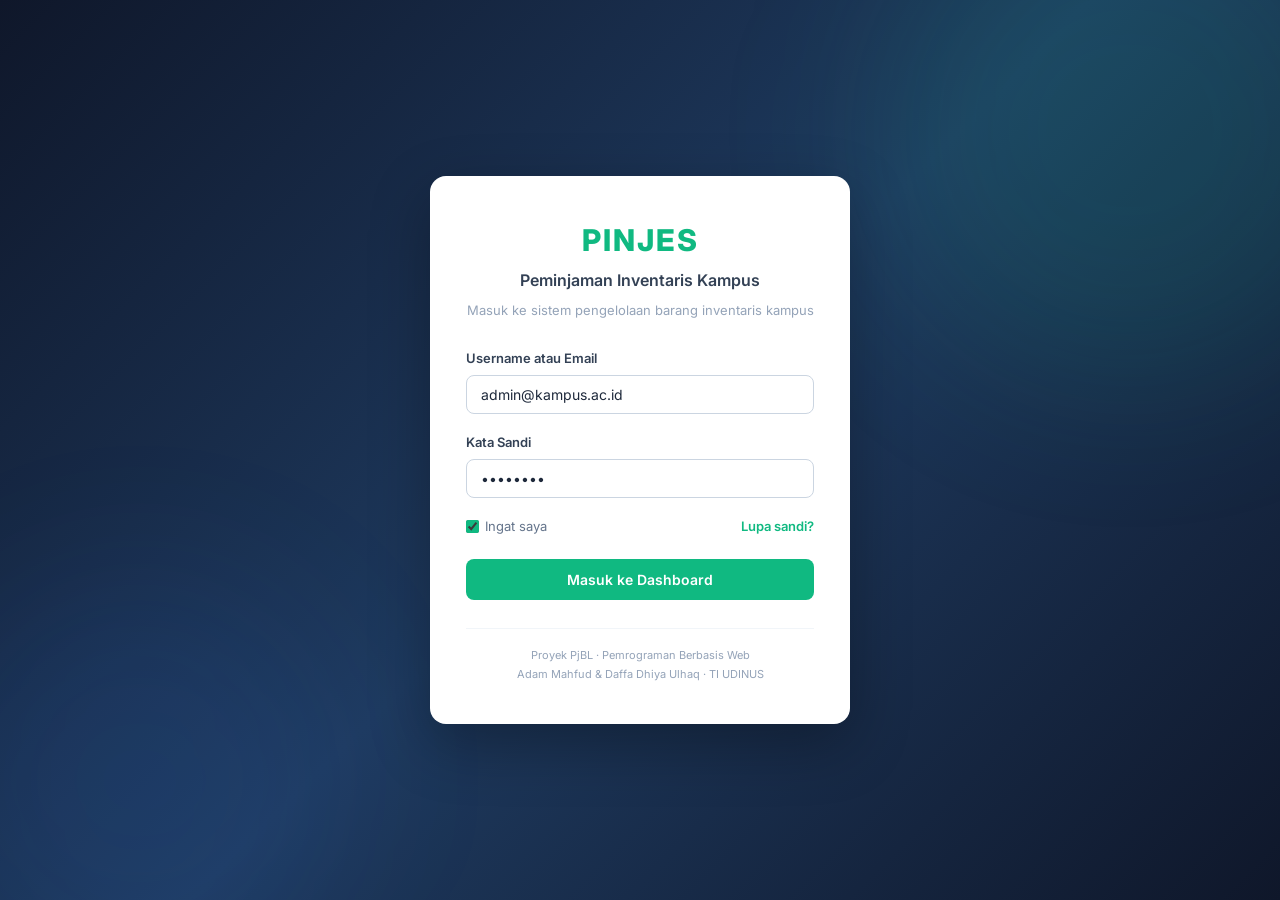
==== index.html @ 0b0542a6 "feat: implementasi front-end dan interaksi dasar milestone 2" ====
<!DOCTYPE html>
<html lang="id">
<head>
    <meta charset="UTF-8">
    <meta name="viewport" content="width=device-width, initial-scale=1.0">
    <title>Login - PINJES</title>
    <link href="https://fonts.googleapis.com/css2?family=Inter:wght@400;500;600;700;800&display=swap" rel="stylesheet">
    <link rel="stylesheet" href="css/style.css">
</head>
<body>

    <div class="login-wrapper">
        <div class="login-card">

            <div class="login-brand">
                <div class="logo-text">PINJES</div>
                <h2>Peminjaman Inventaris Kampus</h2>
                <p class="login-desc">Masuk ke sistem pengelolaan barang inventaris kampus</p>
            </div>

            <form action="dashboard.html" method="get" autocomplete="off">

                <div class="form-group">
                    <label for="username" class="form-label">Username atau Email</label>
                    <input
                        type="text"
                        id="username"
                        name="username"
                        class="form-input"
                        placeholder="contoh: admin@kampus.ac.id"
                        value="admin@kampus.ac.id"
                        required
                    >
                </div>

                <div class="form-group">
                    <label for="password" class="form-label">Kata Sandi</label>
                    <input
                        type="password"
                        id="password"
                        name="password"
                        class="form-input"
                        placeholder="masukkan kata sandi anda"
                        value="admin123"
                        required
                    >
                </div>

                <div style="display: flex; justify-content: space-between; align-items: center; margin-bottom: 22px; font-size: 13px;">
                    <label style="display: flex; align-items: center; gap: 6px; color: #64748b; cursor: pointer;">
                        <input type="checkbox" checked style="accent-color: #10b981;"> Ingat saya
                    </label>
                    <a href="#" style="color: #10b981; font-weight: 600;">Lupa sandi?</a>
                </div>

                <button type="submit" class="btn btn-hijau btn-full" style="padding: 12px; font-size: 14px;">
                    Masuk ke Dashboard
                </button>
            </form>

            <div style="text-align: center; margin-top: 28px; padding-top: 18px; border-top: 1px solid #f1f5f9;">
                <p style="font-size: 11px; color: #94a3b8;">Proyek PjBL &middot; Pemrograman Berbasis Web</p>
                <p style="font-size: 11px; color: #94a3b8; margin-top: 2px;">Adam Mahfud &amp; Daffa Dhiya Ulhaq &middot; TI UDINUS</p>
            </div>
        </div>
    </div>

</body>
</html>
---- css/style.css ----
/*
    style.css
    PINJES - Sistem Peminjaman Inventaris Kampus
    ──────────────────────────────────────────────
    File CSS utama untuk seluruh halaman.
    Warna dasar: hijau zamrud (#10b981) + sidebar navy gelap (#0f172a)
*/


/* ── RESET DASAR ─────────────────────────────── */

* {
    margin: 0;
    padding: 0;
    box-sizing: border-box;
}

body {
    font-family: 'Inter', 'Segoe UI', sans-serif;
    background: #f1f5f9;
    color: #1e293b;
    line-height: 1.6;
    min-height: 100vh;
}

a { text-decoration: none; color: inherit; }
ul { list-style: none; }
img { max-width: 100%; }


/* ── HALAMAN LOGIN ───────────────────────────── */

.login-wrapper {
    min-height: 100vh;
    display: flex;
    align-items: center;
    justify-content: center;
    background: linear-gradient(135deg, #0f172a 0%, #1e3a5f 50%, #0f172a 100%);
    padding: 24px;
    position: relative;
    overflow: hidden;
}

/* efek lingkaran blur di background login biar nggak flat */
.login-wrapper::before {
    content: "";
    position: absolute;
    width: 500px;
    height: 500px;
    background: rgba(16, 185, 129, 0.12);
    border-radius: 50%;
    top: -120px;
    right: -100px;
    filter: blur(80px);
}

.login-wrapper::after {
    content: "";
    position: absolute;
    width: 400px;
    height: 400px;
    background: rgba(59, 130, 246, 0.08);
    border-radius: 50%;
    bottom: -80px;
    left: -60px;
    filter: blur(80px);
}

.login-card {
    background: #ffffff;
    width: 100%;
    max-width: 420px;
    padding: 40px 36px;
    border-radius: 16px;
    box-shadow: 0 20px 60px rgba(0, 0, 0, 0.3);
    position: relative;
    z-index: 2;
}

.login-brand {
    text-align: center;
    margin-bottom: 28px;
}

.login-brand .logo-text {
    font-size: 30px;
    font-weight: 800;
    color: #10b981;
    letter-spacing: 2px;
}

.login-brand h2 {
    font-size: 16px;
    font-weight: 600;
    color: #334155;
    margin-top: 4px;
}

.login-brand .login-desc {
    font-size: 13px;
    color: #94a3b8;
    margin-top: 6px;
}


/* ── LAYOUT UTAMA (navbar + sidebar + konten) ─── */

.app-shell {
    display: flex;
    min-height: 100vh;
}

/* Sidebar kiri - warna gelap biar keliatan tegas */
.sidebar {
    width: 250px;
    background: #0f172a;
    color: #cbd5e1;
    display: flex;
    flex-direction: column;
    position: fixed;
    top: 0;
    left: 0;
    bottom: 0;
    z-index: 50;
    overflow-y: auto;
}

.sidebar-logo {
    padding: 22px 24px;
    border-bottom: 1px solid rgba(255,255,255,0.06);
}

.sidebar-logo .logo-text {
    font-size: 22px;
    font-weight: 800;
    color: #10b981;
    letter-spacing: 1.5px;
}

.sidebar-logo .logo-sub {
    font-size: 11px;
    color: #64748b;
    margin-top: 2px;
    letter-spacing: 0.3px;
}

.sidebar-label {
    font-size: 10px;
    text-transform: uppercase;
    letter-spacing: 1.2px;
    color: #475569;
    padding: 20px 24px 8px;
    font-weight: 700;
}

.sidebar-nav { flex: 1; }

.sidebar-nav li a {
    display: flex;
    align-items: center;
    gap: 12px;
    padding: 11px 24px;
    font-size: 14px;
    font-weight: 500;
    color: #94a3b8;
    transition: all 0.15s ease;
    border-left: 3px solid transparent;
}

.sidebar-nav li a:hover {
    background: rgba(255,255,255,0.04);
    color: #e2e8f0;
}

.sidebar-nav li.aktif a {
    background: rgba(16, 185, 129, 0.1);
    color: #10b981;
    border-left-color: #10b981;
    font-weight: 600;
}

.sidebar-nav li.menu-keluar {
    margin-top: 12px;
    border-top: 1px solid rgba(255,255,255,0.05);
    padding-top: 8px;
}

.sidebar-nav li.menu-keluar a {
    color: #f87171;
}

.sidebar-nav li.menu-keluar a:hover {
    background: rgba(248, 113, 113, 0.08);
    color: #fca5a5;
}

/* Navbar atas */
.topbar {
    height: 62px;
    background: #ffffff;
    border-bottom: 1px solid #e2e8f0;
    display: flex;
    align-items: center;
    justify-content: space-between;
    padding: 0 28px;
    position: sticky;
    top: 0;
    z-index: 40;
}

.topbar-left {
    display: flex;
    align-items: center;
    gap: 14px;
}

.topbar-left h1 {
    font-size: 17px;
    font-weight: 700;
    color: #0f172a;
}

.topbar-left .breadcrumb {
    font-size: 12px;
    color: #94a3b8;
}

.topbar-right {
    display: flex;
    align-items: center;
    gap: 18px;
}

.jam-digital {
    font-size: 12px;
    font-weight: 600;
    color: #475569;
    background: #f1f5f9;
    padding: 6px 14px;
    border-radius: 8px;
    border: 1px solid #e2e8f0;
    white-space: nowrap;
}

.profil-user {
    display: flex;
    align-items: center;
    gap: 10px;
}

.profil-user .avatar {
    width: 36px;
    height: 36px;
    border-radius: 10px;
    background: linear-gradient(135deg, #10b981, #059669);
    color: #fff;
    display: flex;
    align-items: center;
    justify-content: center;
    font-weight: 700;
    font-size: 14px;
}

.profil-user .info-user {
    line-height: 1.3;
}

.profil-user .nama-user {
    font-size: 13px;
    font-weight: 600;
    color: #1e293b;
}

.profil-user .role-user {
    font-size: 11px;
    color: #94a3b8;
}

/* Area konten utama */
.main-content {
    margin-left: 250px;
    flex: 1;
    display: flex;
    flex-direction: column;
}

.konten {
    flex: 1;
    padding: 28px;
}

.judul-halaman {
    margin-bottom: 24px;
}

.judul-halaman h2 {
    font-size: 22px;
    font-weight: 700;
    color: #0f172a;
}

.judul-halaman p {
    font-size: 13px;
    color: #64748b;
    margin-top: 3px;
}


/* ── KARTU STATISTIK DASHBOARD ───────────────── */

.grid-stats {
    display: grid;
    grid-template-columns: repeat(4, 1fr);
    gap: 18px;
    margin-bottom: 24px;
}

.kartu-stat {
    background: #ffffff;
    border-radius: 12px;
    padding: 22px 20px;
    border: 1px solid #e2e8f0;
    position: relative;
    overflow: hidden;
    transition: box-shadow 0.2s ease;
}

.kartu-stat:hover {
    box-shadow: 0 4px 20px rgba(0, 0, 0, 0.06);
}

/* garis warna tipis di atas kartu biar ada aksen */
.kartu-stat::before {
    content: "";
    position: absolute;
    top: 0;
    left: 0;
    right: 0;
    height: 3px;
}

.kartu-stat.hijau::before { background: #10b981; }
.kartu-stat.biru::before { background: #3b82f6; }
.kartu-stat.kuning::before { background: #f59e0b; }
.kartu-stat.ungu::before { background: #8b5cf6; }

.kartu-stat .ikon-stat {
    width: 42px;
    height: 42px;
    border-radius: 10px;
    display: flex;
    align-items: center;
    justify-content: center;
    font-size: 20px;
    margin-bottom: 14px;
}

.kartu-stat.hijau .ikon-stat { background: #ecfdf5; }
.kartu-stat.biru .ikon-stat { background: #eff6ff; }
.kartu-stat.kuning .ikon-stat { background: #fffbeb; }
.kartu-stat.ungu .ikon-stat { background: #f5f3ff; }

.kartu-stat .angka {
    font-size: 28px;
    font-weight: 800;
    color: #0f172a;
    line-height: 1;
}

.kartu-stat .label-stat {
    font-size: 13px;
    color: #64748b;
    margin-top: 6px;
    font-weight: 500;
}


/* ── PANEL / BOX KONTEN ──────────────────────── */

.panel {
    background: #ffffff;
    border-radius: 12px;
    border: 1px solid #e2e8f0;
    margin-bottom: 24px;
}

.panel-header {
    padding: 18px 22px;
    border-bottom: 1px solid #f1f5f9;
    display: flex;
    justify-content: space-between;
    align-items: center;
}

.panel-header h3 {
    font-size: 15px;
    font-weight: 700;
    color: #1e293b;
}

.panel-body {
    padding: 20px 22px;
}


/* ── TABEL DATA ──────────────────────────────── */

.tabel-data {
    width: 100%;
    border-collapse: collapse;
    font-size: 13px;
}

.tabel-data thead th {
    text-align: left;
    padding: 10px 14px;
    font-size: 11px;
    font-weight: 700;
    text-transform: uppercase;
    letter-spacing: 0.5px;
    color: #64748b;
    background: #f8fafc;
    border-bottom: 1px solid #e2e8f0;
}

.tabel-data tbody td {
    padding: 12px 14px;
    border-bottom: 1px solid #f1f5f9;
    color: #334155;
    vertical-align: middle;
}

.tabel-data tbody tr:last-child td {
    border-bottom: none;
}

.tabel-data tbody tr:hover {
    background: #fafbfd;
}


/* ── BADGE STATUS ────────────────────────────── */

.badge {
    display: inline-block;
    padding: 3px 10px;
    border-radius: 20px;
    font-size: 11px;
    font-weight: 700;
    letter-spacing: 0.2px;
}

.badge-tersedia {
    background: #ecfdf5;
    color: #059669;
}

.badge-dipinjam {
    background: #fef3c7;
    color: #d97706;
}

.badge-kembali {
    background: #eff6ff;
    color: #2563eb;
}

.badge-rusak {
    background: #fef2f2;
    color: #dc2626;
}


/* ── TOMBOL ──────────────────────────────────── */

.btn {
    display: inline-flex;
    align-items: center;
    gap: 6px;
    padding: 8px 16px;
    font-size: 13px;
    font-weight: 600;
    border-radius: 8px;
    border: none;
    cursor: pointer;
    transition: all 0.15s ease;
    font-family: inherit;
}

.btn-hijau {
    background: #10b981;
    color: #ffffff;
}
.btn-hijau:hover {
    background: #059669;
}

.btn-abu {
    background: #f1f5f9;
    color: #475569;
    border: 1px solid #e2e8f0;
}
.btn-abu:hover {
    background: #e2e8f0;
}

.btn-merah {
    background: #fef2f2;
    color: #dc2626;
    border: 1px solid #fecaca;
}
.btn-merah:hover {
    background: #dc2626;
    color: #fff;
}

.btn-kecil {
    padding: 5px 10px;
    font-size: 12px;
}

.btn-full {
    width: 100%;
    justify-content: center;
}


/* ── FORM INPUT ──────────────────────────────── */

.form-group {
    margin-bottom: 18px;
}

.form-label {
    display: block;
    font-size: 13px;
    font-weight: 600;
    color: #334155;
    margin-bottom: 6px;
}

.form-label .wajib {
    color: #ef4444;
}

.form-input {
    width: 100%;
    padding: 10px 14px;
    font-size: 14px;
    font-family: inherit;
    border: 1px solid #cbd5e1;
    border-radius: 8px;
    background: #ffffff;
    color: #1e293b;
    outline: none;
    transition: border-color 0.15s ease, box-shadow 0.15s ease;
}

.form-input:focus {
    border-color: #10b981;
    box-shadow: 0 0 0 3px rgba(16, 185, 129, 0.12);
}

.form-input.error {
    border-color: #ef4444;
    background: #fef2f2;
}

.pesan-error {
    display: none;
    font-size: 12px;
    color: #ef4444;
    margin-top: 4px;
}

.pesan-error.tampil {
    display: block;
}

.form-hint {
    font-size: 12px;
    color: #94a3b8;
    margin-top: 4px;
}

.form-footer {
    display: flex;
    justify-content: flex-end;
    gap: 10px;
    margin-top: 24px;
    padding-top: 18px;
    border-top: 1px solid #f1f5f9;
}


/* ── NOTIFIKASI ──────────────────────────────── */

.notif {
    padding: 12px 16px;
    border-radius: 8px;
    font-size: 13px;
    font-weight: 500;
    margin-bottom: 18px;
    display: none;
}

.notif.tampil { display: block; }
.notif-sukses { background: #ecfdf5; color: #065f46; border: 1px solid #a7f3d0; }
.notif-gagal { background: #fef2f2; color: #991b1b; border: 1px solid #fecaca; }


/* ── TOOLBAR PENCARIAN + PAGINATION ──────────── */

.toolbar-tabel {
    display: flex;
    justify-content: space-between;
    align-items: center;
    gap: 12px;
    margin-bottom: 16px;
    flex-wrap: wrap;
}

.kotak-cari {
    min-width: 260px;
}

.pagination {
    display: flex;
    justify-content: flex-end;
    gap: 4px;
    margin-top: 16px;
}

.page-btn {
    padding: 6px 12px;
    font-size: 12px;
    font-weight: 600;
    border: 1px solid #e2e8f0;
    background: #fff;
    color: #475569;
    border-radius: 6px;
    cursor: pointer;
    transition: all 0.15s ease;
    font-family: inherit;
}

.page-btn:hover { background: #f1f5f9; }
.page-btn.aktif {
    background: #10b981;
    color: #fff;
    border-color: #10b981;
}


/* ── INFO BOX / CATATAN ──────────────────────── */

.info-box {
    background: #f8fafc;
    border: 1px solid #e2e8f0;
    border-left: 3px solid #10b981;
    border-radius: 8px;
    padding: 16px 20px;
    margin-top: 20px;
}

.info-box p {
    font-size: 13px;
    color: #475569;
    line-height: 1.7;
}


/* ── RESPONSIF LAYAR KECIL ───────────────────── */

@media (max-width: 1024px) {
    .grid-stats {
        grid-template-columns: repeat(2, 1fr);
    }
}

@media (max-width: 768px) {
    .sidebar {
        display: none;
    }

    .main-content {
        margin-left: 0;
    }

    .grid-stats {
        grid-template-columns: 1fr;
    }

    .topbar {
        padding: 0 16px;
    }

    .konten {
        padding: 16px;
    }

    .jam-digital {
        display: none;
    }

    .toolbar-tabel {
        flex-direction: column;
        align-items: stretch;
    }

    .kotak-cari {
        min-width: unset;
        width: 100%;
    }

    .login-card {
        padding: 28px 24px;
    }
}
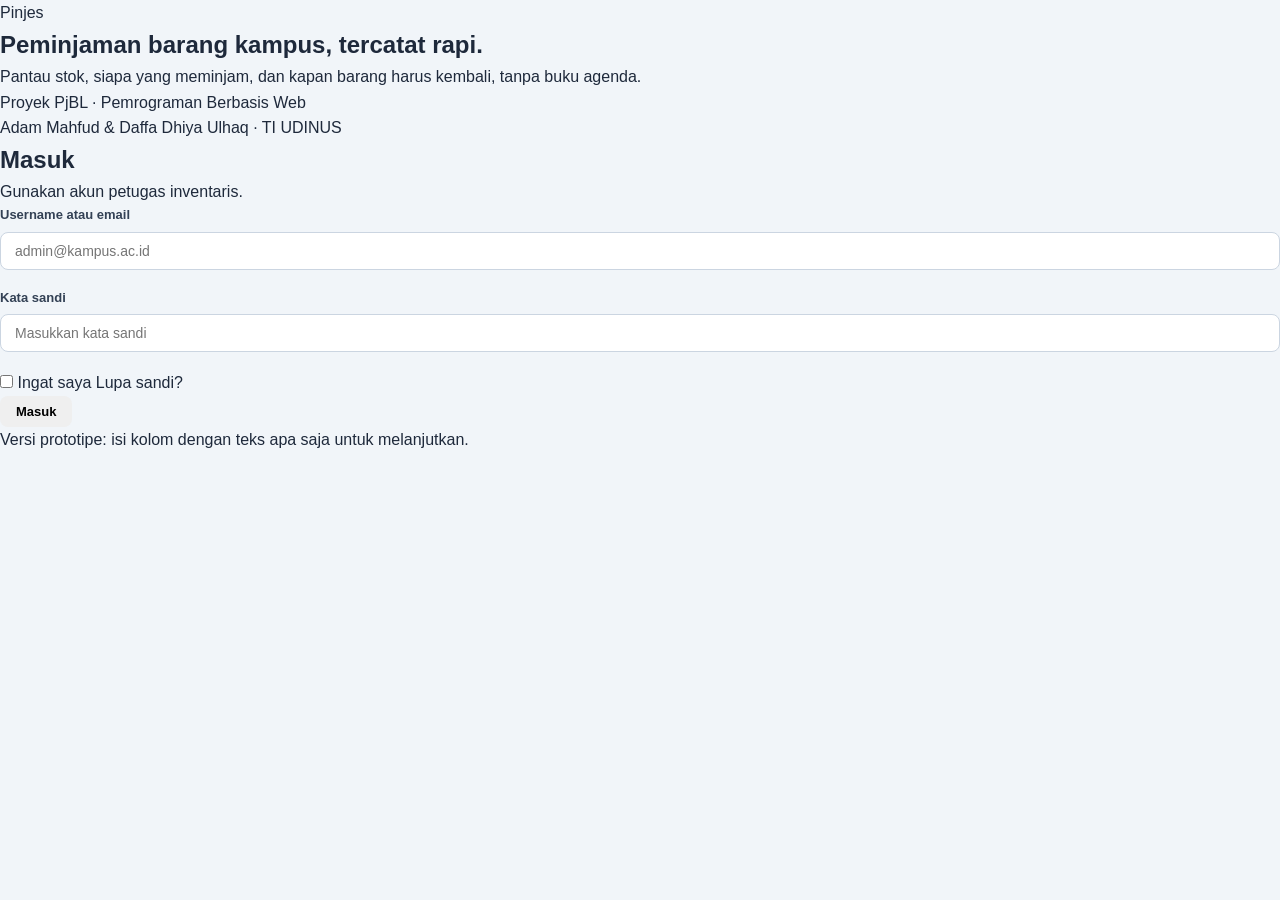
==== commit 68236ef0: "feat: implementasi halaman login, dashboard, data barang, dan form statis" ====
--- a/index.html
+++ b/index.html
@@ -3,66 +3,55 @@
 <head>
     <meta charset="UTF-8">
     <meta name="viewport" content="width=device-width, initial-scale=1.0">
-    <title>Login - PINJES</title>
-    <link href="https://fonts.googleapis.com/css2?family=Inter:wght@400;500;600;700;800&display=swap" rel="stylesheet">
+    <title>Masuk - PINJES</title>
+    <link rel="preconnect" href="https://fonts.googleapis.com">
+    <link href="https://fonts.googleapis.com/css2?family=DM+Sans:wght@400;500;600;700&family=Fraunces:wght@500;600&display=swap" rel="stylesheet">
     <link rel="stylesheet" href="css/style.css">
 </head>
 <body>
 
-    <div class="login-wrapper">
-        <div class="login-card">
+    <div class="masuk">
 
-            <div class="login-brand">
-                <div class="logo-text">PINJES</div>
-                <h2>Peminjaman Inventaris Kampus</h2>
-                <p class="login-desc">Masuk ke sistem pengelolaan barang inventaris kampus</p>
+        <section class="masuk-kiri">
+            <div class="logo">Pinjes</div>
+
+            <div>
+                <h2>Peminjaman barang kampus, tercatat rapi.</h2>
+                <p>Pantau stok, siapa yang meminjam, dan kapan barang harus kembali, tanpa buku agenda.</p>
             </div>
 
-            <form action="dashboard.html" method="get" autocomplete="off">
+            <div class="masuk-kredit">
+                Proyek PjBL &middot; Pemrograman Berbasis Web<br>
+                Adam Mahfud &amp; Daffa Dhiya Ulhaq &middot; TI UDINUS
+            </div>
+        </section>
+
+        <section class="masuk-kanan">
+            <form class="masuk-form" action="dashboard.html" method="get" autocomplete="off">
+                <h1>Masuk</h1>
+                <p>Gunakan akun petugas inventaris.</p>
 
                 <div class="form-group">
-                    <label for="username" class="form-label">Username atau Email</label>
-                    <input
-                        type="text"
-                        id="username"
-                        name="username"
-                        class="form-input"
-                        placeholder="contoh: admin@kampus.ac.id"
-                        value="admin@kampus.ac.id"
-                        required
-                    >
+                    <label for="username" class="form-label">Username atau email</label>
+                    <input type="text" id="username" name="username" class="form-input" placeholder="admin@kampus.ac.id" required>
                 </div>
 
                 <div class="form-group">
-                    <label for="password" class="form-label">Kata Sandi</label>
-                    <input
-                        type="password"
-                        id="password"
-                        name="password"
-                        class="form-input"
-                        placeholder="masukkan kata sandi anda"
-                        value="admin123"
-                        required
-                    >
+                    <label for="password" class="form-label">Kata sandi</label>
+                    <input type="password" id="password" name="password" class="form-input" placeholder="Masukkan kata sandi" required>
                 </div>
 
-                <div style="display: flex; justify-content: space-between; align-items: center; margin-bottom: 22px; font-size: 13px;">
-                    <label style="display: flex; align-items: center; gap: 6px; color: #64748b; cursor: pointer;">
-                        <input type="checkbox" checked style="accent-color: #10b981;"> Ingat saya
-                    </label>
-                    <a href="#" style="color: #10b981; font-weight: 600;">Lupa sandi?</a>
+                <div class="baris-opsi">
+                    <label><input type="checkbox"> Ingat saya</label>
+                    <a href="#">Lupa sandi?</a>
                 </div>
 
-                <button type="submit" class="btn btn-hijau btn-full" style="padding: 12px; font-size: 14px;">
-                    Masuk ke Dashboard
-                </button>
+                <button type="submit" class="btn btn-utama btn-penuh">Masuk</button>
+
+                <p class="catatan-demo">Versi prototipe: isi kolom dengan teks apa saja untuk melanjutkan.</p>
             </form>
+        </section>
 
-            <div style="text-align: center; margin-top: 28px; padding-top: 18px; border-top: 1px solid #f1f5f9;">
-                <p style="font-size: 11px; color: #94a3b8;">Proyek PjBL &middot; Pemrograman Berbasis Web</p>
-                <p style="font-size: 11px; color: #94a3b8; margin-top: 2px;">Adam Mahfud &amp; Daffa Dhiya Ulhaq &middot; TI UDINUS</p>
-            </div>
-        </div>
     </div>
 
 </body>
